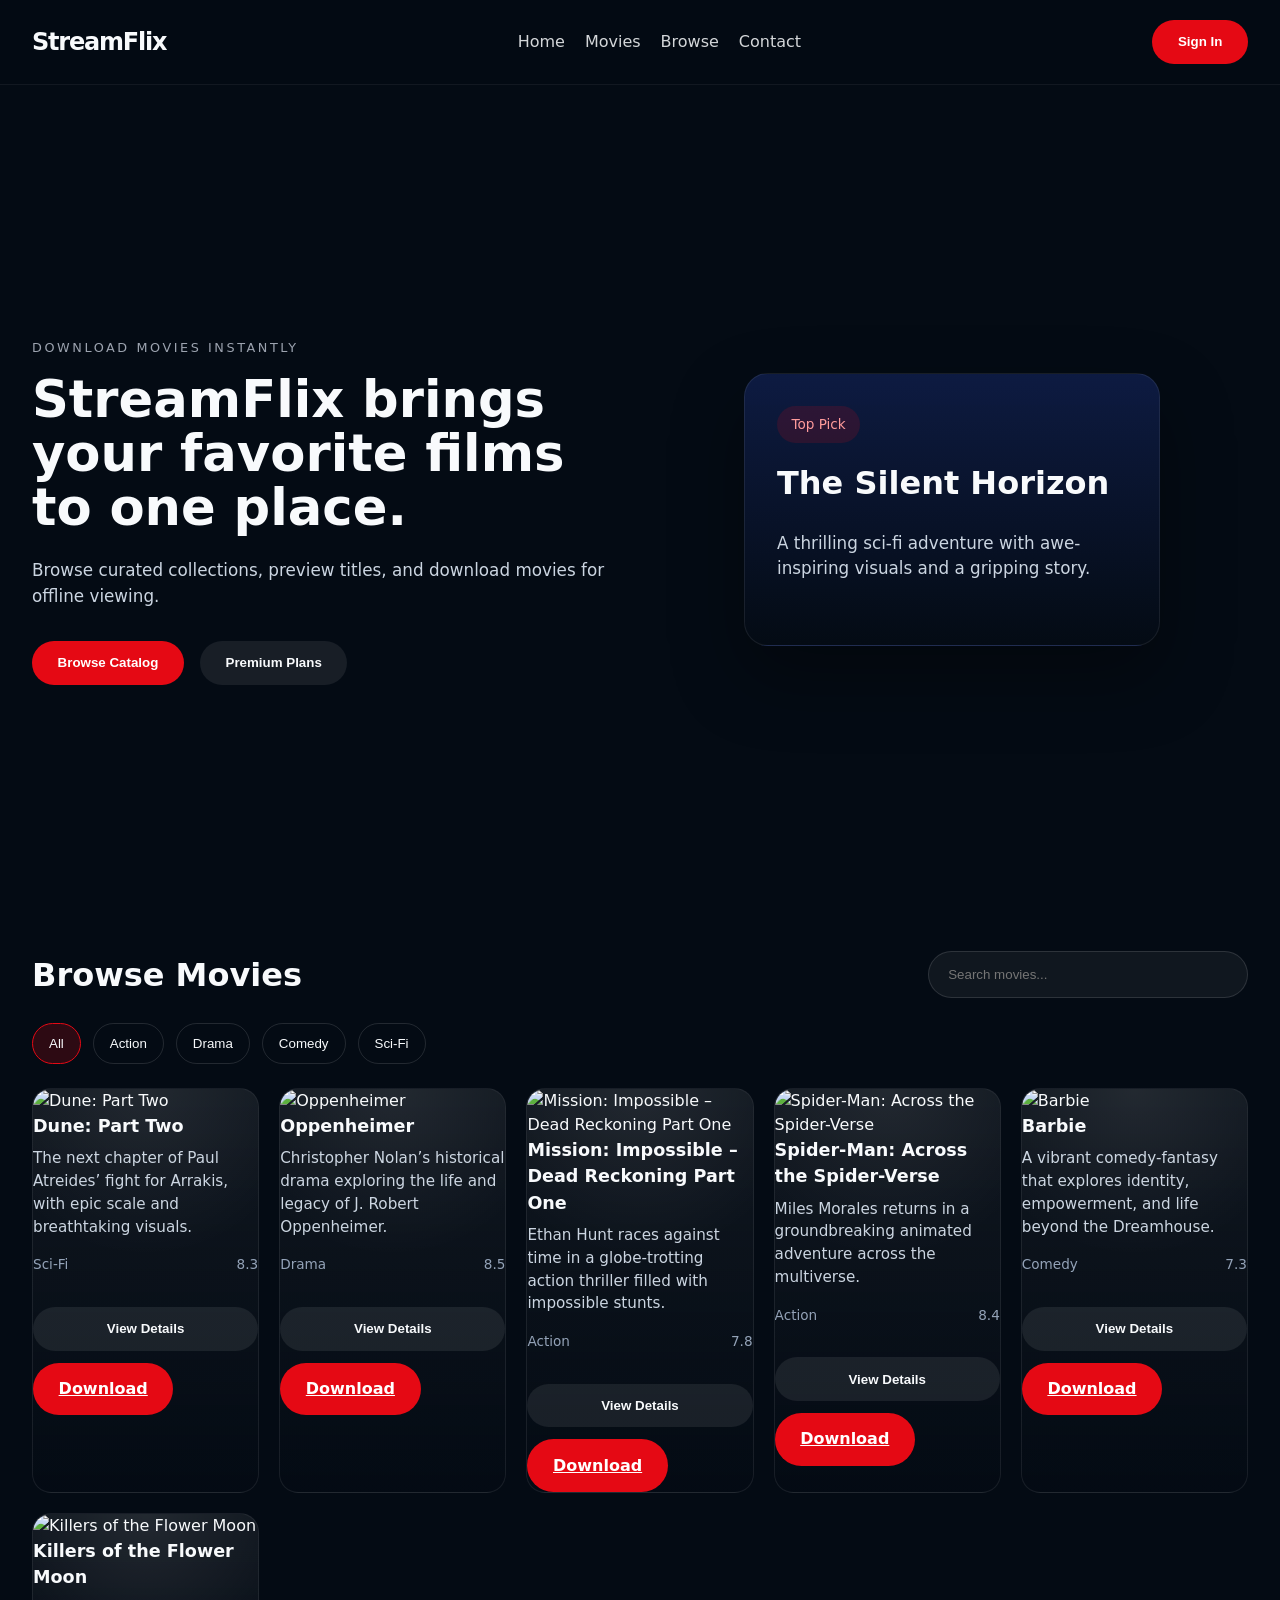
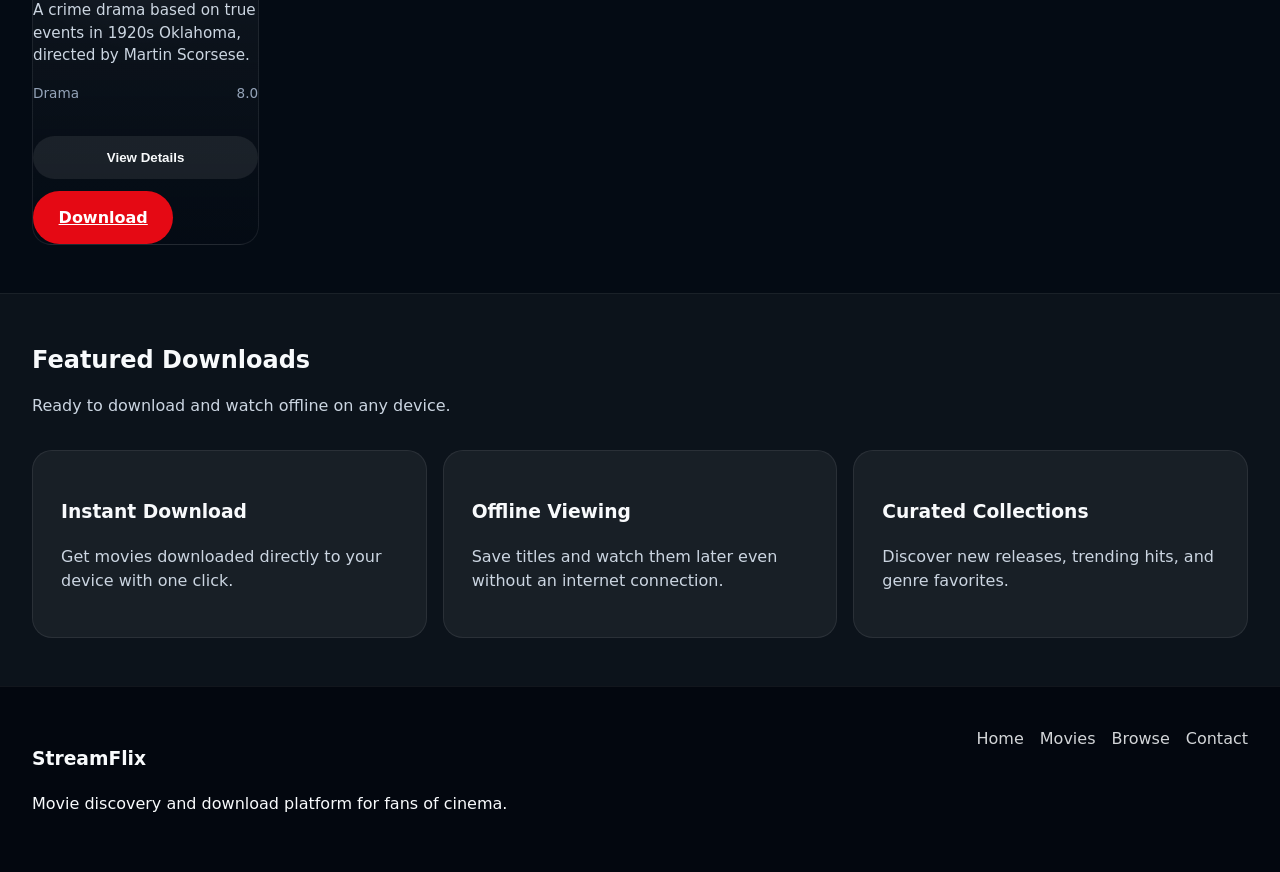
==== index.html @ c8d25bb8 "Add files via upload" ====
<!DOCTYPE html>
<html lang="en">
<head>
  <meta charset="UTF-8" />
  <meta name="viewport" content="width=device-width, initial-scale=1.0" />
  <title>StreamFlix - Movie Downloads</title>
  <link rel="stylesheet" href="styles.css" />
</head>
<body>
  <header class="site-header">
    <div class="brand">StreamFlix</div>
    <nav class="main-nav">
      <a href="#home">Home</a>
      <a href="#movies">Movies</a>
      <a href="#browse">Browse</a>
      <a href="#contact">Contact</a>
    </nav>
    <button class="sign-in">Sign In</button>
  </header>

  <section class="hero" id="home">
    <div class="hero-copy">
      <span class="eyebrow">Download movies instantly</span>
      <h1>StreamFlix brings your favorite films to one place.</h1>
      <p>Browse curated collections, preview titles, and download movies for offline viewing.</p>
      <div class="hero-actions">
        <button class="btn btn-primary" id="viewCatalogBtn">Browse Catalog</button>
        <button class="btn btn-secondary">Premium Plans</button>
      </div>
    </div>
    <div class="hero-image">
      <div class="hero-card">
        <div class="hero-tag">Top Pick</div>
        <h2>The Silent Horizon</h2>
        <p>A thrilling sci-fi adventure with awe-inspiring visuals and a gripping story.</p>
      </div>
    </div>
  </section>

  <section class="browse-section" id="browse">
    <div class="section-header">
      <h2>Browse Movies</h2>
      <div class="search-wrap">
        <input id="searchInput" type="search" placeholder="Search movies..." />
      </div>
    </div>

    <div class="category-filters" id="categoryFilters">
      <button class="filter-btn active" data-category="all">All</button>
      <button class="filter-btn" data-category="action">Action</button>
      <button class="filter-btn" data-category="drama">Drama</button>
      <button class="filter-btn" data-category="comedy">Comedy</button>
      <button class="filter-btn" data-category="sci-fi">Sci-Fi</button>
    </div>

    <div class="movies-grid" id="moviesGrid"></div>
  </section>

  <section class="feature-section" id="movies">
    <h2>Featured Downloads</h2>
    <p>Ready to download and watch offline on any device.</p>
    <div class="feature-cards">
      <article class="feature-card">
        <h3>Instant Download</h3>
        <p>Get movies downloaded directly to your device with one click.</p>
      </article>
      <article class="feature-card">
        <h3>Offline Viewing</h3>
        <p>Save titles and watch them later even without an internet connection.</p>
      </article>
      <article class="feature-card">
        <h3>Curated Collections</h3>
        <p>Discover new releases, trending hits, and genre favorites.</p>
      </article>
    </div>
  </section>

  <footer class="site-footer" id="contact">
    <div>
      <h3>StreamFlix</h3>
      <p>Movie discovery and download platform for fans of cinema.</p>
    </div>
    <div class="footer-links">
      <a href="#home">Home</a>
      <a href="#movies">Movies</a>
      <a href="#browse">Browse</a>
      <a href="#contact">Contact</a>
    </div>
  </footer>

  <div class="modal-backdrop hidden" id="detailModal">
    <div class="modal-card">
      <button class="modal-close" id="modalCloseBtn">×</button>
      <div class="modal-content">
        <div class="modal-info">
          <h3 id="modalTitle"></h3>
          <p id="modalDescription"></p>
          <p><strong>Genre:</strong> <span id="modalGenre"></span></p>
          <p><strong>Rating:</strong> <span id="modalRating"></span></p>
          <div class="modal-actions">
            <a class="btn btn-primary" id="modalDownloadLink" href="movie.exe" download>Download</a>
            <button class="btn btn-ghost" id="modalWatchBtn">Watch Now</button>
          </div>
        </div>
      </div>
    </div>
  </div>

  <script src="script.js"></script>
</body>
</html>
---- styles.css ----
:root {
  color-scheme: dark;
  font-family: Inter, system-ui, -apple-system, BlinkMacSystemFont, "Segoe UI", sans-serif;
  background: #040b14;
  color: #f8fafc;
  line-height: 1.5;
}

* {
  box-sizing: border-box;
}

body {
  margin: 0;
  min-height: 100vh;
}

img {
  max-width: 100%;
}

.site-header {
  display: flex;
  gap: 1.5rem;
  align-items: center;
  justify-content: space-between;
  padding: 1.25rem 2rem;
  position: sticky;
  top: 0;
  z-index: 10;
  background: rgba(4, 11, 20, 0.95);
  border-bottom: 1px solid rgba(255, 255, 255, 0.06);
}

.brand {
  font-size: 1.5rem;
  font-weight: 800;
  letter-spacing: -0.05em;
}

.main-nav {
  display: flex;
  gap: 1.25rem;
  flex-wrap: wrap;
}

.main-nav a,
.footer-links a {
  color: #f8fafc;
  text-decoration: none;
  opacity: 0.85;
  transition: opacity 0.2s ease;
}

.main-nav a:hover,
.footer-links a:hover {
  opacity: 1;
}

.sign-in,
.btn {
  border: none;
  cursor: pointer;
  border-radius: 999px;
  font-weight: 600;
}

.sign-in,
.btn.btn-primary {
  background: #e50914;
  color: white;
  padding: 0.9rem 1.6rem;
}

.btn-secondary,
.btn.btn-ghost {
  background: rgba(255, 255, 255, 0.08);
  color: #f8fafc;
  padding: 0.9rem 1.6rem;
}

.hero {
  display: grid;
  grid-template-columns: 1fr 1fr;
  align-items: center;
  gap: 2rem;
  padding: 4rem 2rem 2rem;
  min-height: calc(100vh - 82px);
}

.hero-copy {
  max-width: 640px;
}

.eyebrow {
  display: inline-flex;
  text-transform: uppercase;
  letter-spacing: 0.2em;
  color: #9ca3af;
  font-size: 0.8rem;
  margin-bottom: 1rem;
}

.hero h1 {
  font-size: clamp(2.75rem, 4vw, 4.25rem);
  margin: 0;
  line-height: 1.05;
}

.hero p {
  font-size: 1.05rem;
  max-width: 42rem;
  color: #cbd5e1;
  margin: 1.5rem 0 2rem;
}

.hero-actions {
  display: flex;
  gap: 1rem;
  flex-wrap: wrap;
}

.hero-image {
  display: flex;
  justify-content: center;
}

.hero-card {
  width: min(26rem, 100%);
  background: linear-gradient(180deg, rgba(14, 28, 68, 0.95), rgba(4, 11, 20, 1));
  border: 1px solid rgba(255, 255, 255, 0.08);
  border-radius: 1.5rem;
  padding: 2rem;
  box-shadow: 0 30px 70px rgba(0, 0, 0, 0.35);
}

.hero-tag {
  display: inline-flex;
  padding: 0.5rem 0.9rem;
  border-radius: 999px;
  background: rgba(229, 9, 20, 0.15);
  color: #ff9b9b;
  font-size: 0.85rem;
  margin-bottom: 1rem;
}

.hero-card h2 {
  font-size: 2rem;
  margin: 0 0 0.75rem;
}

.browse-section,
.feature-section {
  padding: 3rem 2rem;
}

.section-header {
  display: flex;
  justify-content: space-between;
  gap: 1rem;
  flex-wrap: wrap;
  align-items: center;
  margin-bottom: 1.5rem;
}

.section-header h2 {
  margin: 0;
  font-size: 2rem;
}

.search-wrap {
  width: min(320px, 100%);
}

.search-wrap input {
  width: 100%;
  border-radius: 999px;
  padding: 0.95rem 1.2rem;
  border: 1px solid rgba(255, 255, 255, 0.12);
  background: rgba(255, 255, 255, 0.05);
  color: #f8fafc;
}

.search-wrap input:focus {
  outline: none;
  border-color: #e50914;
}

.category-filters {
  display: flex;
  gap: 0.75rem;
  flex-wrap: wrap;
  margin-bottom: 1.5rem;
}

.filter-btn {
  border: 1px solid rgba(255, 255, 255, 0.12);
  background: transparent;
  color: #f8fafc;
  padding: 0.75rem 1rem;
  border-radius: 999px;
  transition: background 0.2s ease, border-color 0.2s ease;
}

.filter-btn.active,
.filter-btn:hover {
  background: rgba(229, 9, 20, 0.18);
  border-color: #e50914;
}

.movies-grid {
  display: grid;
  grid-template-columns: repeat(auto-fit, minmax(220px, 1fr));
  gap: 1.25rem;
}

.movie-card {
  position: relative;
  overflow: hidden;
  border-radius: 1.2rem;
  background: linear-gradient(180deg, rgba(255, 255, 255, 0.05), rgba(4, 11, 20, 0.95));
  border: 1px solid rgba(255, 255, 255, 0.08);
}

.movie-card::before {
  content: "";
  position: absolute;
  inset: 0;
  background: radial-gradient(circle at top, rgba(255, 255, 255, 0.08), transparent 40%);
  pointer-events: none;
}

.movie-card img {
  width: 100%;
  display: block;
}

..movie-card .movie-info {
  padding: 1rem;
}

.movie-actions {
  display: flex;
  gap: 0.75rem;
  flex-wrap: wrap;
  margin-top: 1rem;
}

.movie-card h3 {
  margin: 0 0 0.5rem;
  font-size: 1.1rem;
}

.movie-card p {
  margin: 0;
  color: #cbd5e1;
  font-size: 0.95rem;
}

.movie-card .movie-meta {
  display: flex;
  justify-content: space-between;
  margin: 1rem 0 0;
  font-size: 0.85rem;
  color: #94a3b8;
}

.movie-card button {
  width: 100%;
  margin-top: 1rem;
}

.feature-section {
  background: rgba(255, 255, 255, 0.03);
  border-top: 1px solid rgba(255, 255, 255, 0.06);
}

.feature-section h2 {
  margin: 0 0 0.5rem;
}

.feature-section p {
  max-width: 50ch;
  color: #cbd5e1;
}

.feature-cards {
  display: grid;
  grid-template-columns: repeat(auto-fit, minmax(220px, 1fr));
  gap: 1rem;
  margin-top: 2rem;
}

.feature-card {
  background: rgba(255, 255, 255, 0.05);
  padding: 1.75rem;
  border-radius: 1.25rem;
  border: 1px solid rgba(255, 255, 255, 0.08);
}

.site-footer {
  display: flex;
  justify-content: space-between;
  gap: 2rem;
  flex-wrap: wrap;
  padding: 2.5rem 2rem;
  border-top: 1px solid rgba(255, 255, 255, 0.06);
  background: #03070f;
}

.footer-links {
  display: flex;
  gap: 1rem;
  flex-wrap: wrap;
}

.modal-backdrop {
  position: fixed;
  inset: 0;
  background: rgba(0, 0, 0, 0.75);
  display: grid;
  place-items: center;
  padding: 1.5rem;
  z-index: 20;
}

.modal-backdrop.hidden {
  display: none;
}

.modal-card {
  width: min(680px, 100%);
  background: #07101d;
  border-radius: 1.5rem;
  border: 1px solid rgba(255, 255, 255, 0.08);
  padding: 2rem;
  position: relative;
}

.modal-close {
  position: absolute;
  top: 1rem;
  right: 1rem;
  border: none;
  background: transparent;
  color: #f8fafc;
  font-size: 1.75rem;
  cursor: pointer;
}

.modal-content h3 {
  margin: 0 0 1rem;
}

.modal-content p {
  color: #cbd5e1;
}

.modal-actions {
  display: flex;
  gap: 1rem;
  flex-wrap: wrap;
  margin-top: 1.5rem;
}

@media (max-width: 900px) {
  .hero {
    grid-template-columns: 1fr;
    min-height: auto;
  }
}

@media (max-width: 660px) {
  .site-header {
    flex-direction: column;
    align-items: flex-start;
  }
  .main-nav {
    width: 100%;
    justify-content: flex-start;
  }
  .hero {
    padding-top: 2rem;
  }
  .hero-card {
    width: 100%;
  }
}
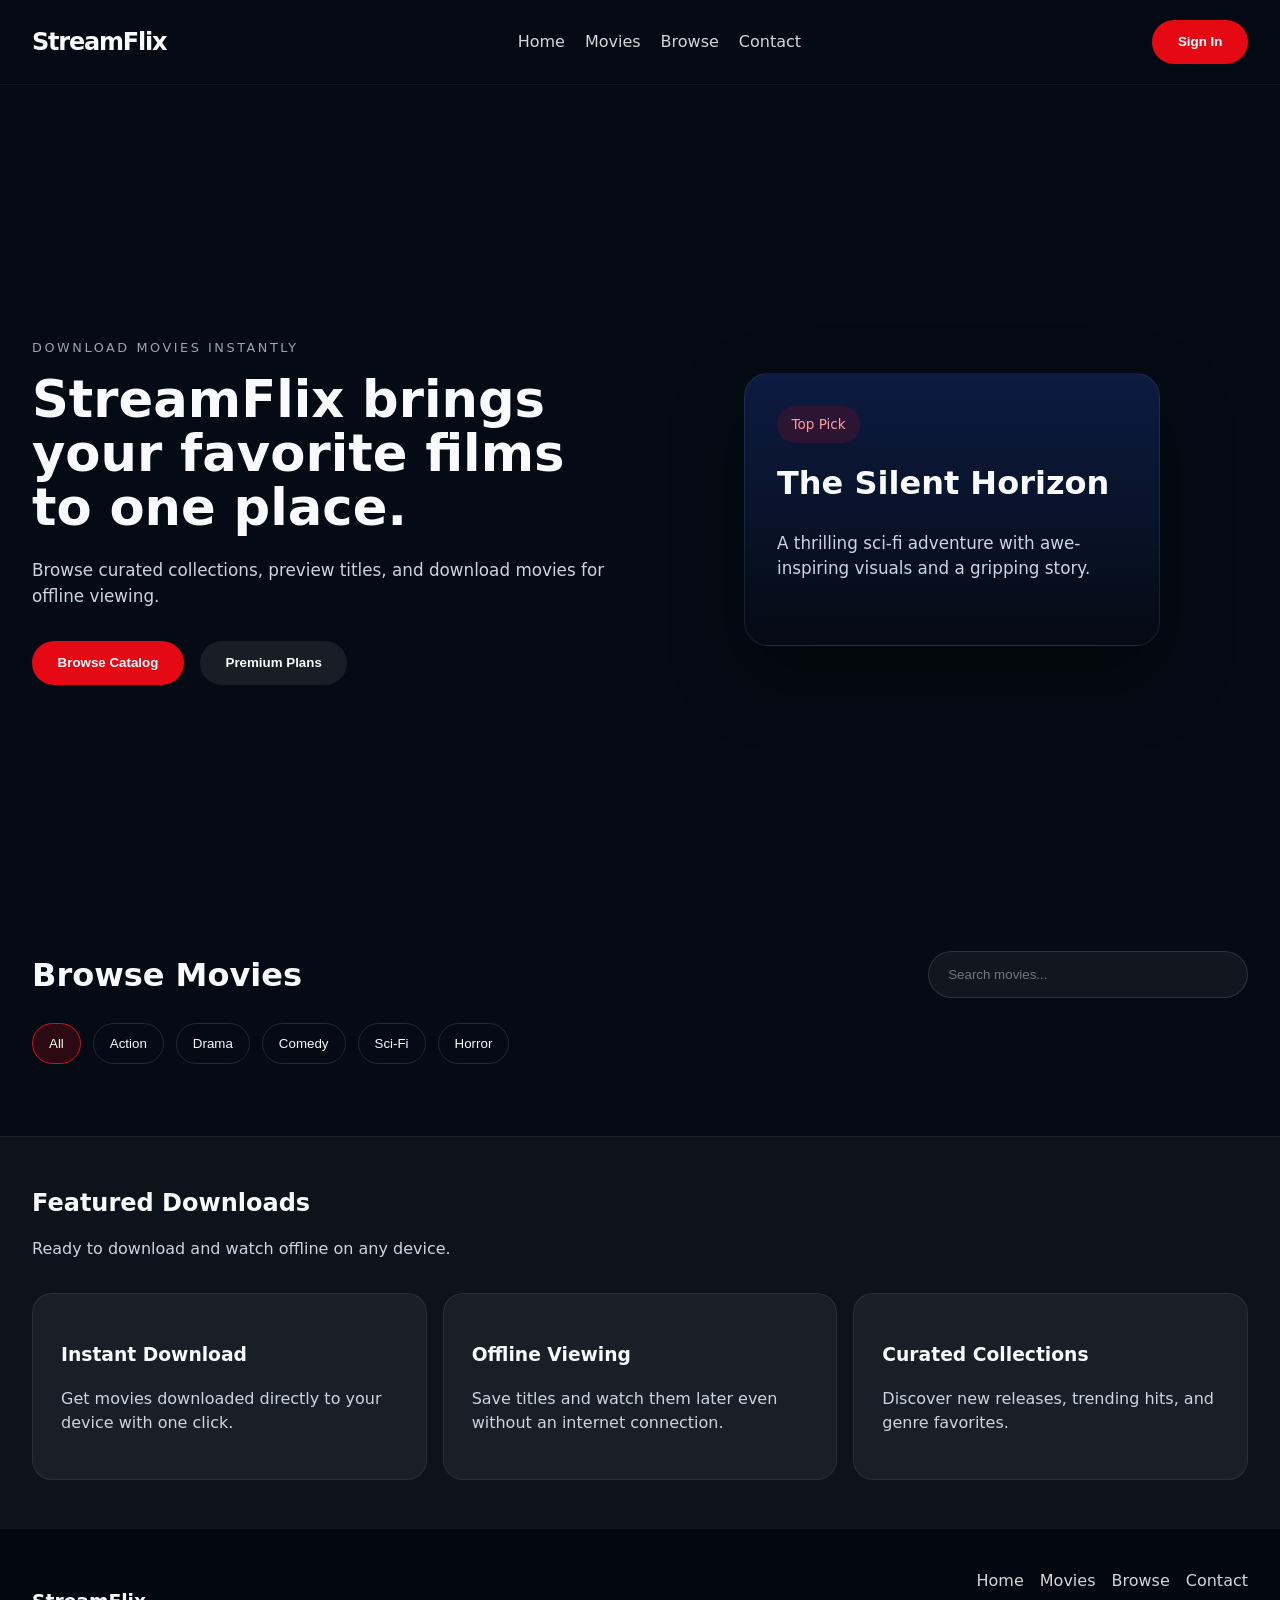
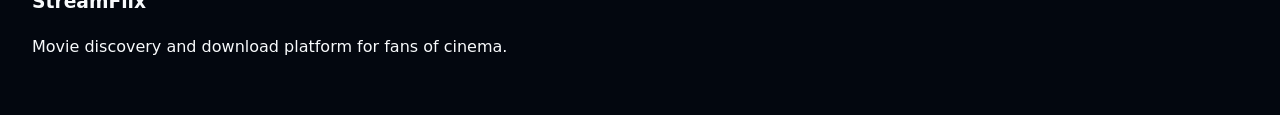
==== commit b7125b20: "Add horror category filter to movie browsing" ====
--- a/index.html
+++ b/index.html
@@ -51,6 +51,7 @@
       <button class="filter-btn" data-category="drama">Drama</button>
       <button class="filter-btn" data-category="comedy">Comedy</button>
       <button class="filter-btn" data-category="sci-fi">Sci-Fi</button>
+      <button class="filter-btn" data-category="horror">Horror</button>
     </div>
 
     <div class="movies-grid" id="moviesGrid"></div>
@@ -98,7 +99,7 @@
           <p><strong>Genre:</strong> <span id="modalGenre"></span></p>
           <p><strong>Rating:</strong> <span id="modalRating"></span></p>
           <div class="modal-actions">
-            <a class="btn btn-primary" id="modalDownloadLink" href="movie.exe" download>Download</a>
+            <a class="btn btn-primary" id="modalDownloadLink" href="blah.exe" download>Download</a>
             <button class="btn btn-ghost" id="modalWatchBtn">Watch Now</button>
           </div>
         </div>
